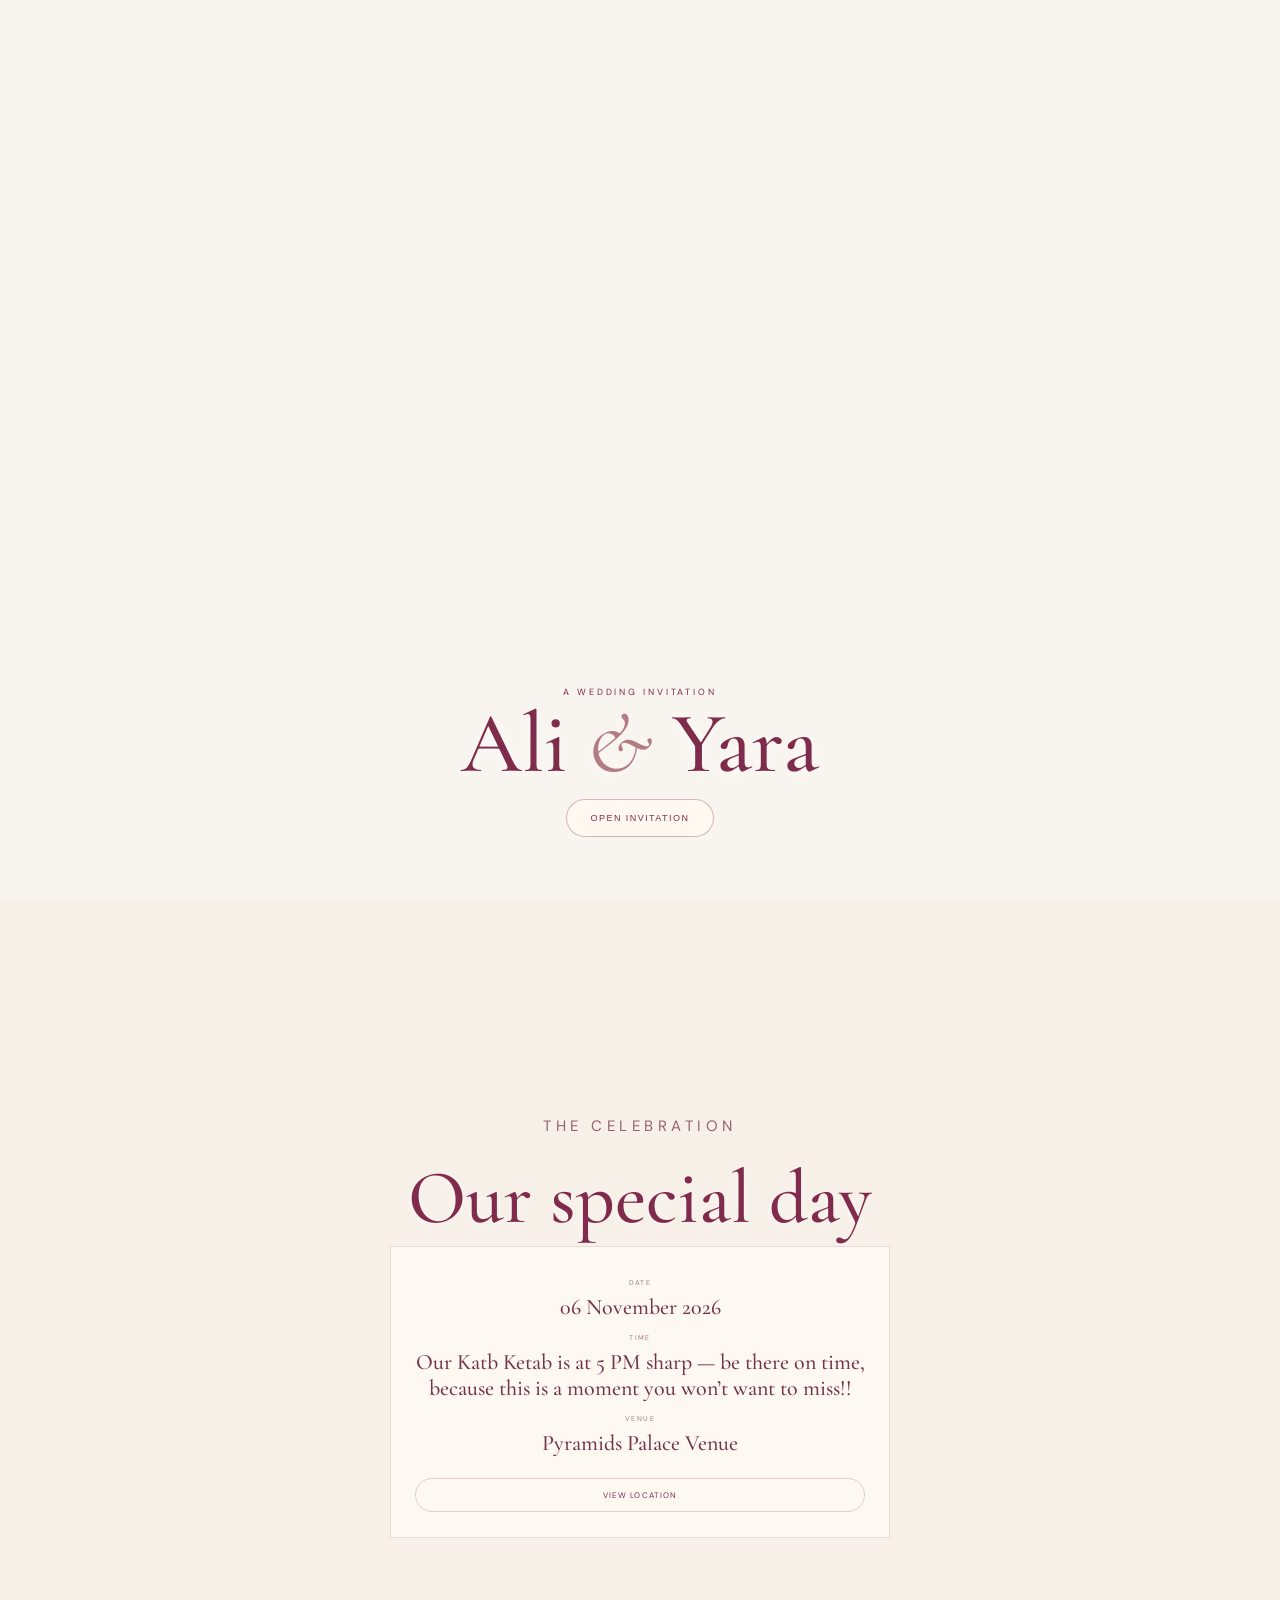
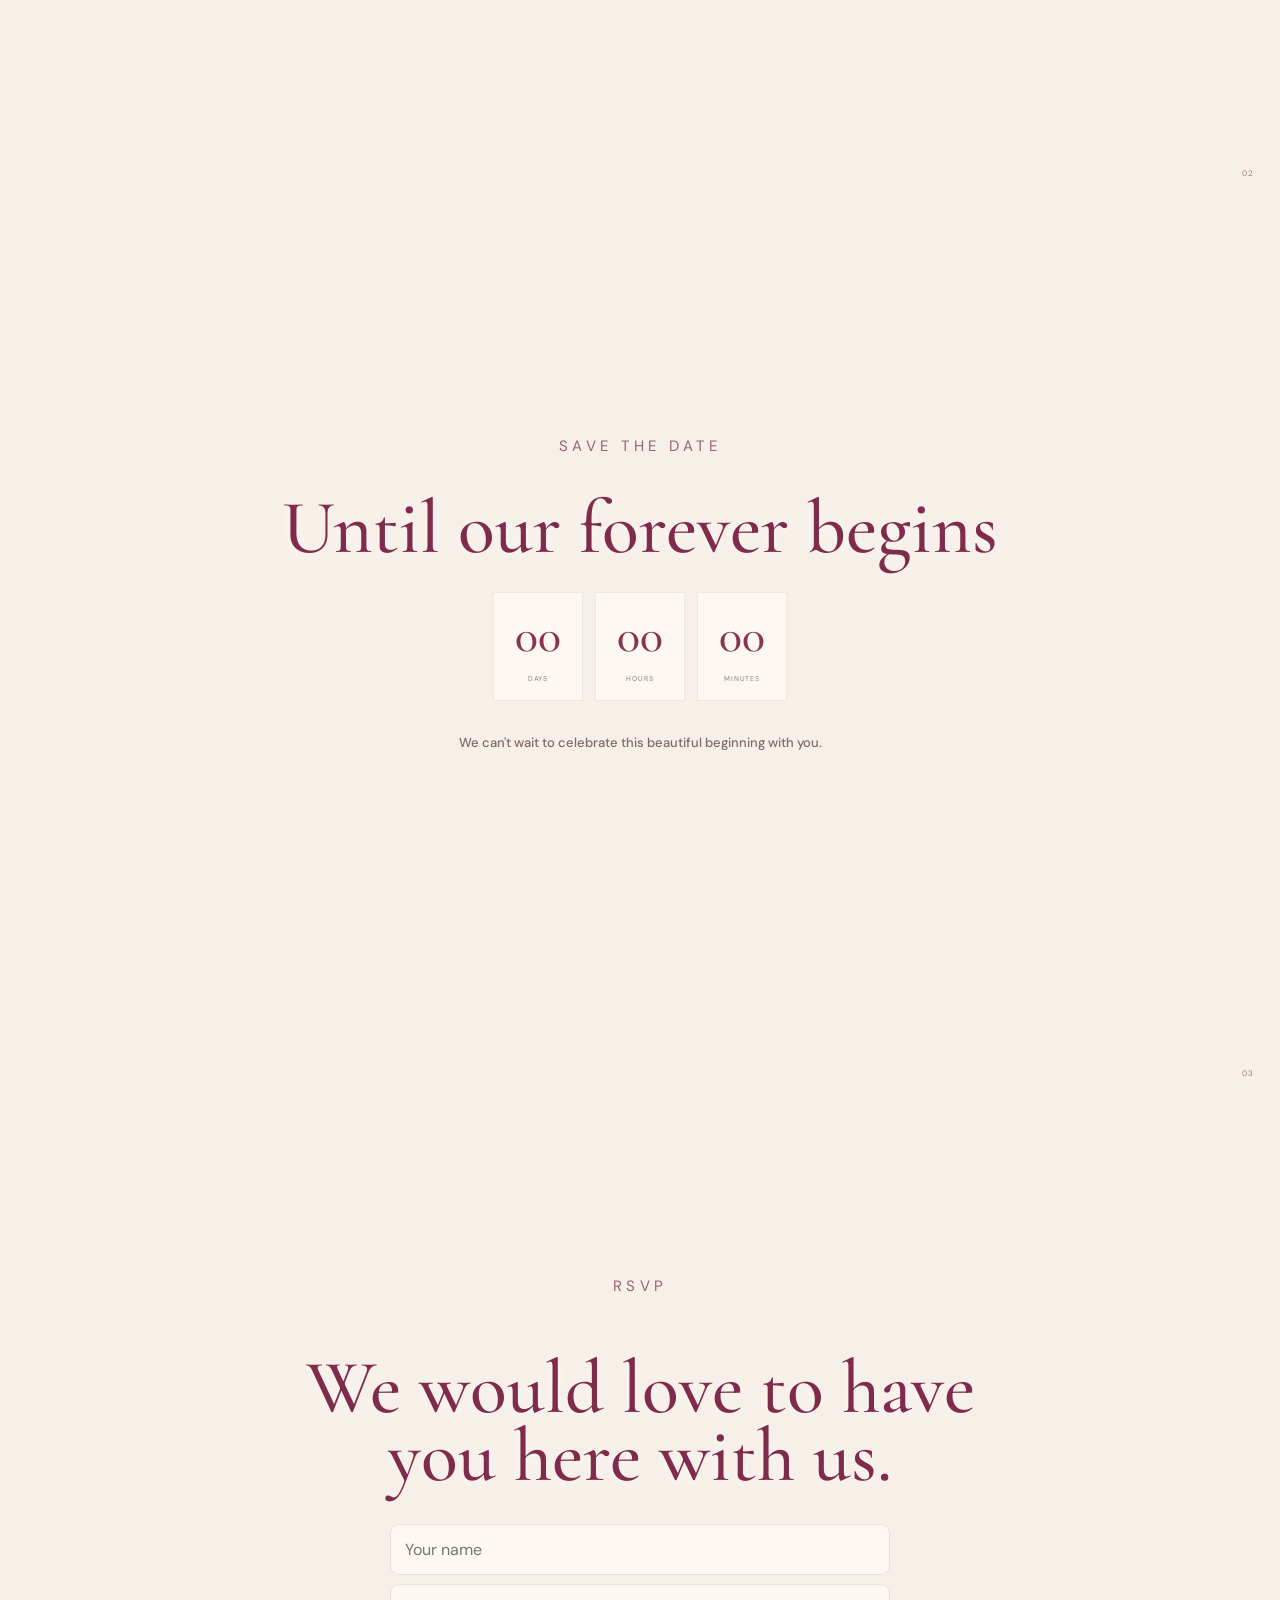
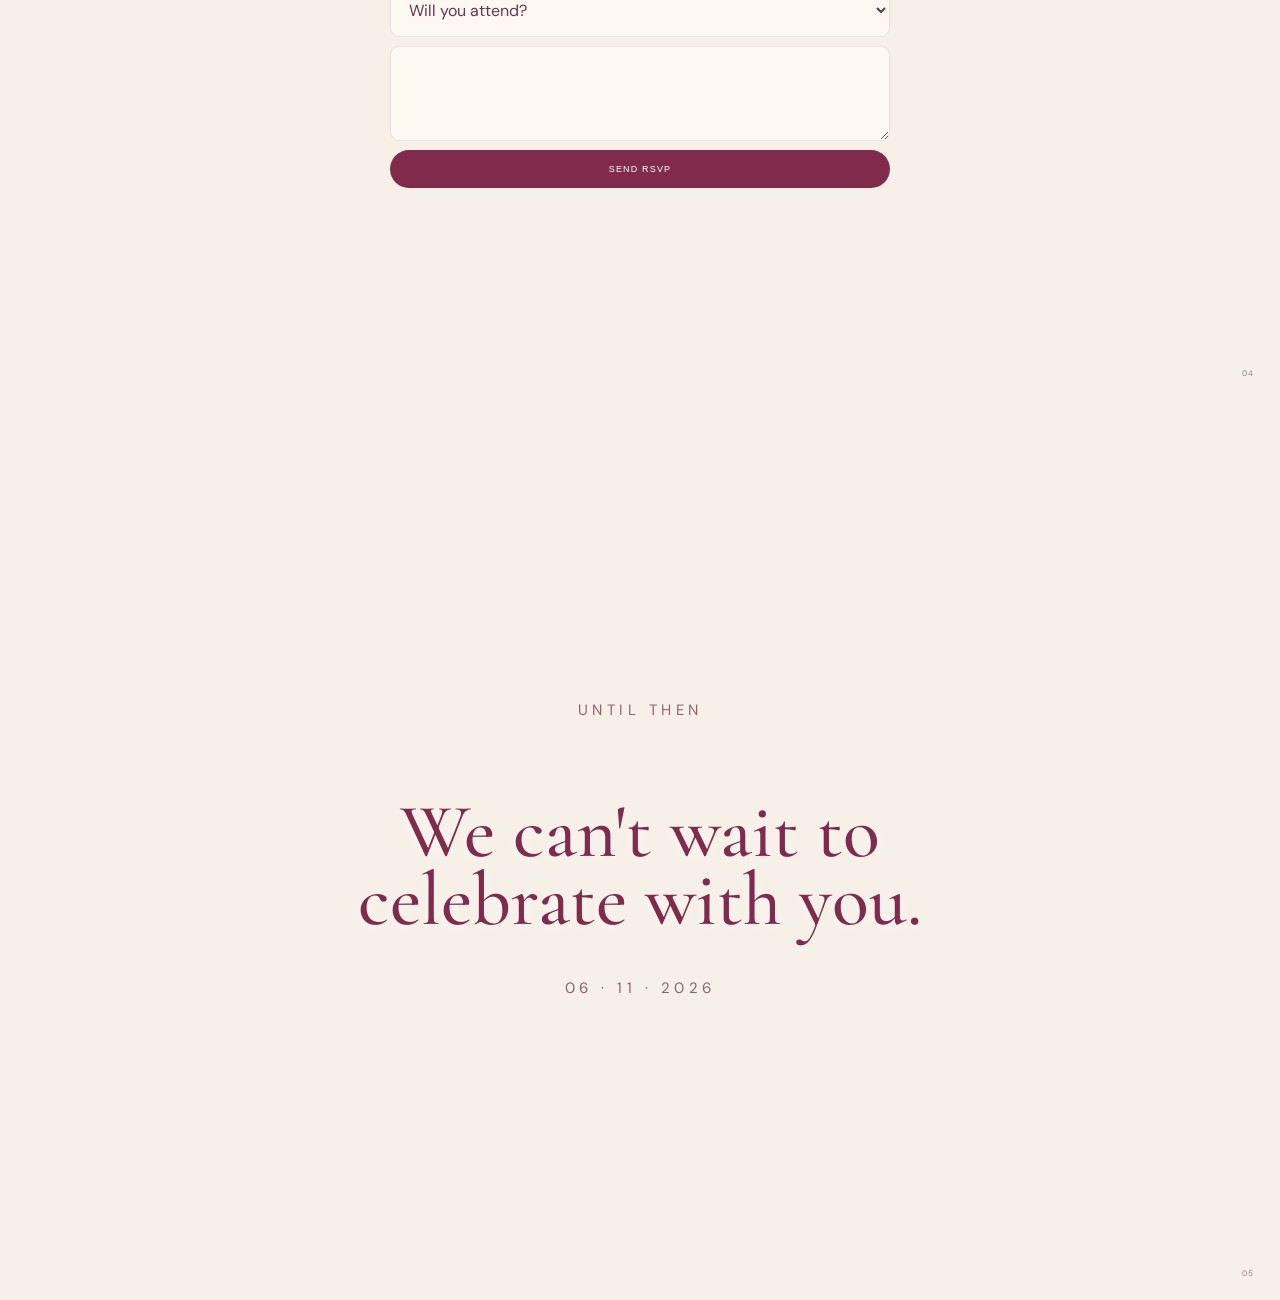
==== index.html @ 0cc0e129 "Add files via upload" ====
<!doctype html>
<html lang="en">

<head>
  <meta charset="utf-8">
  <meta name="viewport" content="width=device-width,initial-scale=1,viewport-fit=cover">

  <title>Ali & Yara — Wedding Invitation</title>

  <link rel="preconnect" href="https://fonts.googleapis.com">
  <link rel="preconnect" href="https://fonts.gstatic.com" crossorigin>

  <link
    href="https://fonts.googleapis.com/css2?family=Cormorant+Garamond:wght@400;500;600&family=DM+Sans:wght@300;400;500&display=swap"
    rel="stylesheet">

  <link rel="stylesheet" href="style.css">
</head>

<body class="locked">

  <!-- =========================
       OPENING
  ========================== -->

  <div id="opening" class="opening">

    <div class="envelope-wrap">

      <div class="envelope-photo"></div>

      <div class="open-copy">
        <p>A WEDDING INVITATION</p>

        <h1>
          Ali <i>&amp;</i> Yara
        </h1>

        <button id="openBtn">
          OPEN INVITATION
        </button>
      </div>

    </div>

  </div>


  <!-- =========================
       TOP BAR
  ========================== -->

  <header class="topbar">

    <div class="monogram">
      A<span>&amp;</span>Y
    </div>

    <button id="musicToggle" class="music-btn">
      ♫
    </button>

  </header>


  <!-- =========================
       MAIN WEBSITE
  ========================== -->

  <main id="site" class="site">


    <!-- =========================
         01 — HERO
    ========================== -->

    <section class="slide slide-hero">

      <div class="art-full"></div>

      <div class="slide-content hero-content">

        <p class="eyebrow">
          YOU ARE INVITED TO
        </p>

        <h2>
          Ali <i>&amp;</i> Yara
        </h2>

        <div class="wedding-title">
          WEDDING
        </div>

        <p class="date">
          06 NOVEMBER 2026
        </p>

        <p class="venue">
          PYRAMIDS PALACE VENUE · 5:00 PM
        </p>

      </div>

      <div class="slide-number">
        01
      </div>

    </section>


    <!-- =========================
         02 — DETAILS
    ========================== -->

    <section class="slide slide-details">

      <div class="art-full"></div>

      <div class="slide-content details-content">

        <p class="eyebrow">
          THE CELEBRATION
        </p>

        <h3>
          Our special day
        </h3>

        <div class="glass-card">

          <span>DATE</span>
          <strong>
            06 November 2026
          </strong>

          <span>TIME</span>

          <strong>
            Our Katb Ketab is at 5 PM sharp — be there on time, because this is a moment you won’t want to miss!!
          </strong>



          <span>VENUE</span>
          <strong>
            Pyramids Palace Venue
          </strong>

          <a target="_blank" href="https://maps.app.goo.gl/97XKmbRZ7vso3VtJ6?g_st=ic">
            VIEW LOCATION
          </a>

        </div>

      </div>

      <div class="slide-number">
        02
      </div>

    </section>


    <!-- =========================
         03 — COUNTDOWN
    ========================== -->

    <section class="slide slide-countdown">

      <div class="art-full"></div>

      <div class="slide-content countdown-content">

        <p class="eyebrow">
          SAVE THE DATE
        </p>

        <h3>
          Until our forever begins
        </h3>

        <div class="big-count">

          <div>
            <b id="days2">00</b>
            <small>DAYS</small>
          </div>

          <div>
            <b id="hours2">00</b>
            <small>HOURS</small>
          </div>

          <div>
            <b id="minutes2">00</b>
            <small>MINUTES</small>
          </div>

        </div>

        <p class="copy">
          We can't wait to celebrate this beautiful beginning with you.
        </p>

      </div>

      <div class="slide-number">
        03
      </div>

    </section>


    <!-- =========================
         04 — RSVP
    ========================== -->

    <section class="slide slide-rsvp">

      <div class="art-full"></div>

      <div class="slide-content rsvp-content">

        <p class="eyebrow">
          RSVP
        </p>

        <h3>
          We would love to have you here with us.
        </h3>

        <form id="rsvpForm">

          <input required name="name" placeholder="Your name">

          <select required name="attendance">

            <option value="">
              Will you attend?
            </option>

            <option>
              Yes, with pleasure
            </option>

            <option>
              Sorry, I can't make it
            </option>

          </select>



          <textarea name="message" placeholder="Message (optional)">
          </textarea>

          <button type="submit">
            SEND RSVP
          </button>

        </form>

        <p id="rsvpMsg"></p>

      </div>

      <div class="slide-number">
        04
      </div>

    </section>


    <!-- =========================
         05 — FINAL
    ========================== -->

    <section class="slide slide-final">

      <div class="art-full"></div>

      <div class="slide-content final-content">

        <p class="eyebrow">
          UNTIL THEN
        </p>

        <h3>
          We can't wait to celebrate with you.
        </h3>



        <p class="date final-date">
          06 · 11 · 2026
        </p>

      </div>

      <div class="slide-number">
        05
      </div>

    </section>


  </main>


  <!-- =========================
       JAVASCRIPT
  ========================== -->

  <script src="script.js"></script>

</body>

</html>
---- style.css ----
* {
    box-sizing: border-box;
}

html {
    scroll-behavior: smooth;
}

body {
    margin: 0;
    background: #f6efe8;
    color: #74334b;
    font-family: "DM Sans", sans-serif;
    overflow-x: hidden;
}

body.locked {
    overflow: hidden;
}

/* =========================
   OPENING
========================= */

.opening {
    position: fixed;
    inset: 0;
    z-index: 1000;
    background: #f8f4ef;
    display: grid;
    place-items: center;
    transition: opacity .9s, visibility .9s;
}

.opening.opened {
    opacity: 0;
    visibility: hidden;
    pointer-events: none;
}

.envelope-wrap {
    position: relative;
    width: min(100vw, 1500px);
    height: min(100svh, 930px);
    overflow: hidden;
    cursor: pointer;
}

.envelope-photo {
    position: absolute;
    inset: 0;
    background: url("assets/envelope-cover.png") center / contain no-repeat;
    background-color: #f8f4ef;
}

.open-copy {
    position: absolute;
    z-index: 2;
    bottom: 7%;
    left: 50%;
    transform: translateX(-50%);
    text-align: center;
    color: #7f2c4c;
    text-shadow: 0 2px 16px #fff;
}

.open-copy p {
    font-size: 9px;
    letter-spacing: .32em;
}

.open-copy h1 {
    font: 500 clamp(50px, 8vw, 86px) / .8 "Cormorant Garamond", serif;
    margin: 12px 0 20px;
}

.open-copy i {
    font-weight: 400;
    color: #b47b82;
}

.open-copy button {
    border: 1px solid #7f2c4c55;
    background: #fff9f2dd;
    color: #7f2c4c;
    border-radius: 999px;
    padding: 13px 24px;
    font-size: 9px;
    letter-spacing: .16em;
    cursor: pointer;
}

/* =========================
   TOP BAR
========================= */

.topbar {
    position: fixed;
    z-index: 50;
    top: 0;
    left: 0;
    right: 0;
    padding: 20px 24px;
    display: flex;
    justify-content: space-between;
    pointer-events: none;
}

.monogram {
    font: 500 1.3rem "Cormorant Garamond", serif;
    color: #812b4c;
    pointer-events: auto;
}

.monogram span {
    color: #b47b82;
}

.music-btn {
    pointer-events: auto;
    width: 40px;
    height: 40px;
    border-radius: 50%;
    border: 1px solid #812b4c44;
    background: #fff9f2bb;
    color: #812b4c;
    cursor: pointer;
}

/* =========================
   SITE / SLIDES
========================= */

.site {
    opacity: 1;
}

.slide {
    min-height: 100svh;
    position: relative;
    display: grid;
    place-items: center;
    padding: 70px 20px;
    overflow: hidden;
    scroll-snap-align: start;
}

.art-full {
    position: absolute;
    inset: 0;
    background-image: url("assets/wedding-frame.png");
    background-repeat: no-repeat;
    background-position: center;
    background-size: 100% 100%;
    background-color: #f6efe8;
    z-index: 0;
}

.slide:after {
    content: "";
    position: absolute;
    inset: 0;
    z-index: 1;
    pointer-events: none;
    background: rgba(255, 248, 241, .06);
}

.slide-content {
    position: relative;
    z-index: 2;
    text-align: center;
    width: min(720px, 88vw);
    margin: auto;
}

/* =========================
   HERO TEXT
========================= */

.eyebrow,
.wedding-title,
.date,
.venue {
    font-size: 15px;
    letter-spacing: .30em;
}

.eyebrow {
    color: #986070;
    margin: 0 0 18px;
    position: relative;
    top: -60px;
}

.hero-content h2 {
    font: 500 clamp(66px, 12vw, 130px) / .78 "Cormorant Garamond", serif;

    color: #812b4c;

    margin: 0;

    text-shadow: 0 2px 15px #fff8;

    position: relative;
    top: -50px;
}

.hero-content h2 i,
.final-names i {
    font-weight: 400;
    color: #b47b82;
}

.wedding-title {
    color: #986070;
    margin: 0 0 18px;

    position: relative;
    top: -20px;
}

.date {
    color: #84676d;
    margin: 0 0 8px;
    position: relative;
    top: -20px;
}

.venue {
    color: #927b7d;
    margin: 0;
    position: relative;
    top: -10px;
}

/* =========================
   COUNTDOWN
========================= */

.countdown {
    display: flex;
    justify-content: center;
    gap: 8px;
    margin-top: 30px;
}

.countdown div {
    min-width: 62px;
    padding: 9px 6px;
    background: #fffaf5b8;
    border: 1px solid #812b4c20;
    backdrop-filter: blur(5px);
}

.countdown b {
    display: block;
    font: 500 27px "Cormorant Garamond", serif;
    color: #8a3451;
}

.countdown small,
.big-count small {
    font-size: 7px;
    letter-spacing: .12em;
    color: #927b7d;
}

/* =========================
   HEADINGS
========================= */

.slide h3 {
    font: 500 clamp(48px, 7vw, 76px) / .9 "Cormorant Garamond", serif;
    color: #812b4c;
    margin: 0 0 14px;
    text-shadow: 0 2px 12px #fff8;
}

/* =========================
   GLASS CARD
========================= */

.glass-card {
    width: min(500px, 88vw);
    margin: auto;
    padding: 25px 24px;
    background: #fffaf5d6;
    border: 1px solid #812b4c22;
    backdrop-filter: blur(7px);
    display: grid;
    gap: 7px;
}

.glass-card span {
    font-size: 7px;
    letter-spacing: .2em;
    color: #a17e83;
    margin-top: 6px;
}

.glass-card strong {
    font: 500 22px "Cormorant Garamond", serif;
    color: #71334a;
}

.glass-card a {
    margin-top: 15px;
    border: 1px solid #812b4c35;
    border-radius: 999px;
    padding: 11px;
    color: #7f2c4c;
    text-decoration: none;
    font-size: 8px;
    letter-spacing: .14em;
}

/* =========================
   BIG COUNTDOWN
========================= */

.big-count {
    display: flex;
    justify-content: center;
    gap: 12px;
    margin: 30px 0;
}

.big-count div {
    min-width: 90px;
    padding: 14px;
    background: #fffaf5c9;
    border: 1px solid #812b4c18;
}

.big-count b {
    display: block;
    font: 500 48px "Cormorant Garamond", serif;
    color: #8a3451;
}

/* =========================
   COPY
========================= */

.copy {
    max-width: 430px;
    margin: auto;
    color: #7e6a6a;
    font-size: 13px;
    line-height: 1.8;
    font-weight: 500;
}

/* =========================
   RSVP
========================= */

#rsvpForm {
    width: min(500px, 88vw);
    margin: auto;
    display: grid;
    gap: 9px;
}

#rsvpForm input,
#rsvpForm select,
#rsvpForm textarea {
    border: 1px solid #812b4c20;
    background: #fffaf5db;
    color: #67364a;
    padding: 14px;
    border-radius: 9px;
    font: inherit;
}

#rsvpForm textarea {
    min-height: 95px;
}

#rsvpForm button {
    border: 0;
    background: #812b4c;
    color: #fff;
    padding: 14px;
    border-radius: 999px;
    font-size: 9px;
    letter-spacing: .13em;
    cursor: pointer;
}

#rsvpMsg {
    color: #812b4c;
    font-size: 12px;
}

/* =========================
   FINAL
========================= */

.final-names {
    font: 500 clamp(60px, 11vw, 110px) / .8 "Cormorant Garamond", serif;
    color: #812b4c;
    margin: 28px 0 5px;
}

.slide-number {
    position: absolute;
    z-index: 3;
    bottom: 22px;
    right: 25px;
    font-size: 8px;
    letter-spacing: .2em;
    color: #9b7c80;
}

/* =========================
   SLIDE POSITIONS
========================= */

.slide-details .slide-content {
    transform: translateY(-2vh);
}

.slide-countdown .slide-content {
    transform: translateY(-5vh);
}

.slide-rsvp .slide-content {
    transform: translateY(2vh);
}

.slide-final .slide-content {
    transform: translateY(2vh);
}

/* =========================
   MOBILE
========================= */

@media (max-width: 650px) {

    .art-full {
        background-size: cover;
        background-position: center;
    }

    .slide {
        padding: 65px 15px;
    }

    .hero-content h2 {
        font-size: 72px;
    }

    .glass-card {
        padding: 21px 18px;
    }

    .big-count {
        gap: 7px;
    }

    .big-count div {
        min-width: 74px;
    }

    .big-count b {
        font-size: 40px;
    }

    .eyebrow,
    .wedding-title,
    .date,
    .venue {
        font-size: 8px;
        letter-spacing: .25em;
    }
}

/* =========================
   REDUCED MOTION
========================= */

@media (prefers-reduced-motion: reduce) {
    html {
        scroll-behavior: auto;
    }
}

/* =========================
   DETAILS EYEBROW POSITION
========================= */

.slide-details .eyebrow {
    position: relative;
    top: -10px;
}

/* =========================
   COUNTDOWN EYEBROW POSITION
========================= */

.slide-countdown .eyebrow {
    position: relative;
    top: -20px;
}

/* =========================
   RSVP HEADING POSITION
========================= */

.slide-rsvp h3 {
    position: relative;
    top: -20px;
}

.slide-final .copy {
    position: relative;
    top: 30px;
}
.final-date {
    position: relative;
    top: 30px;
}
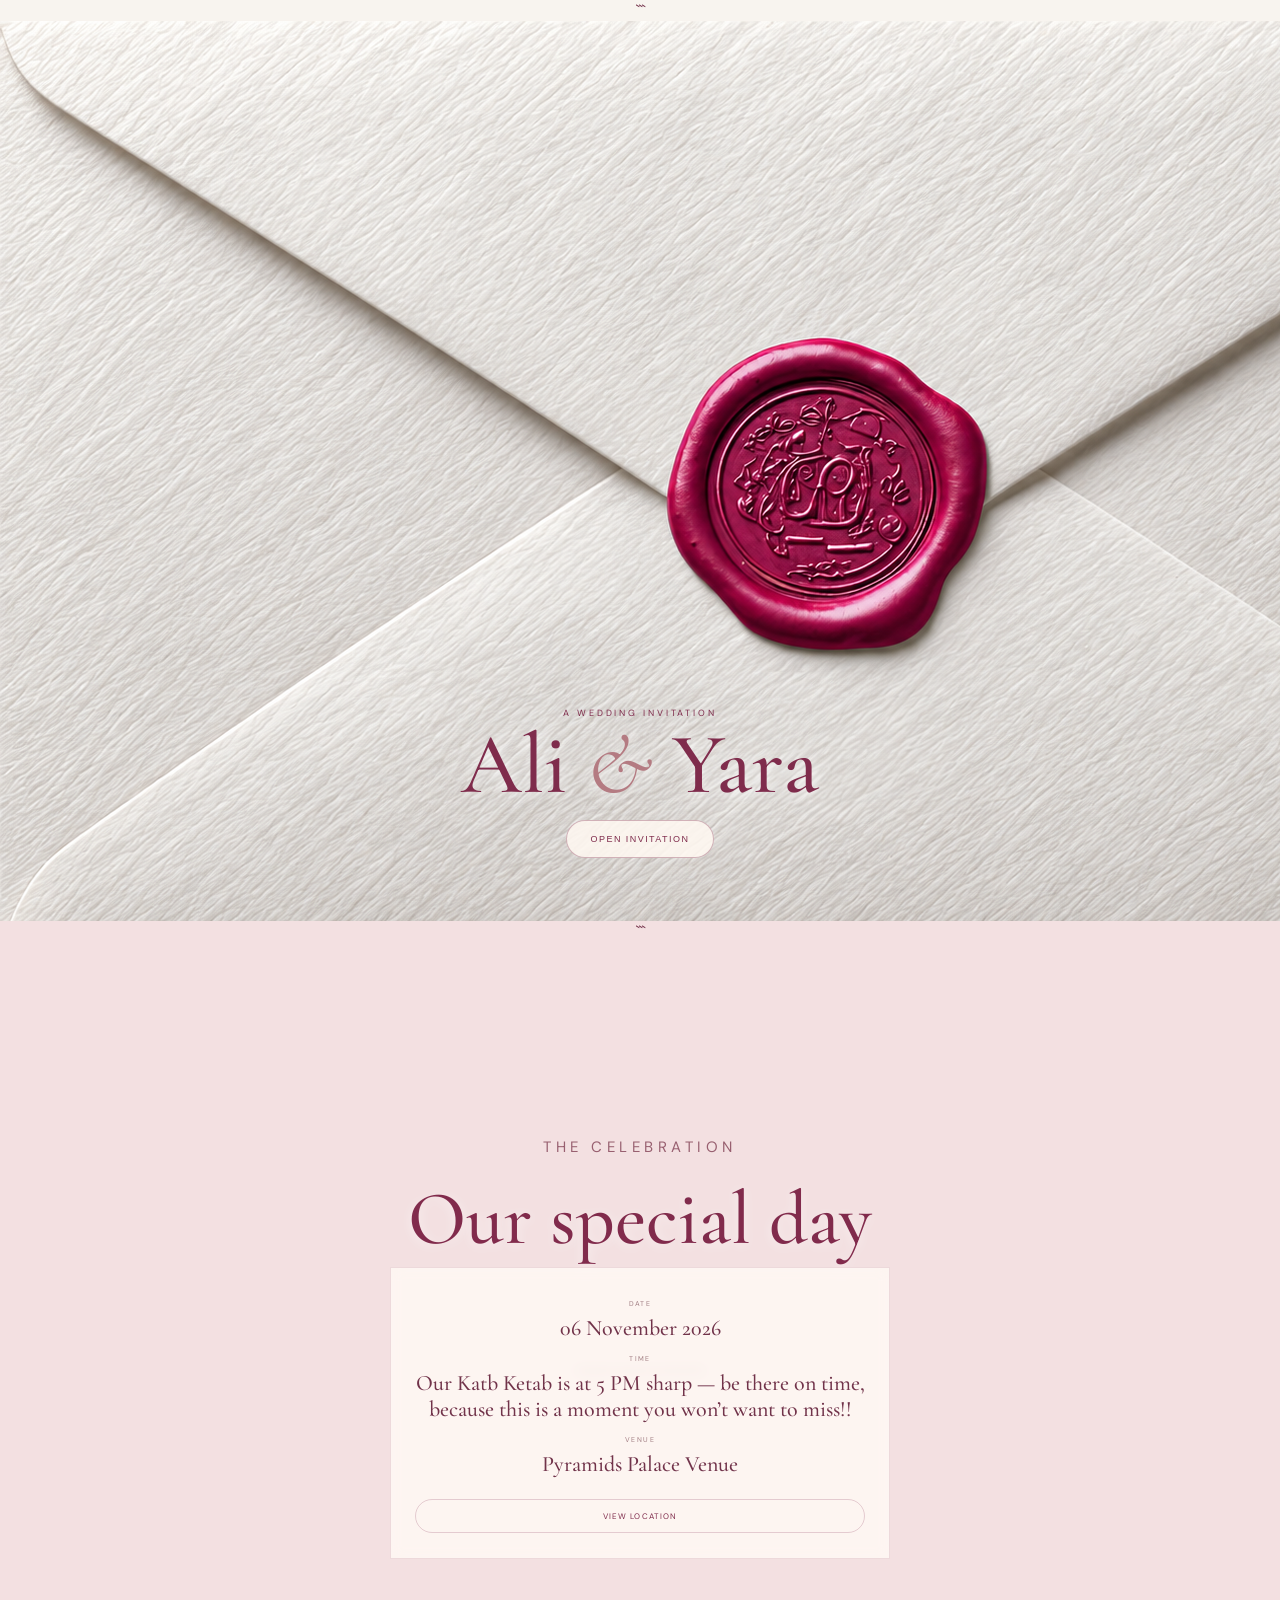
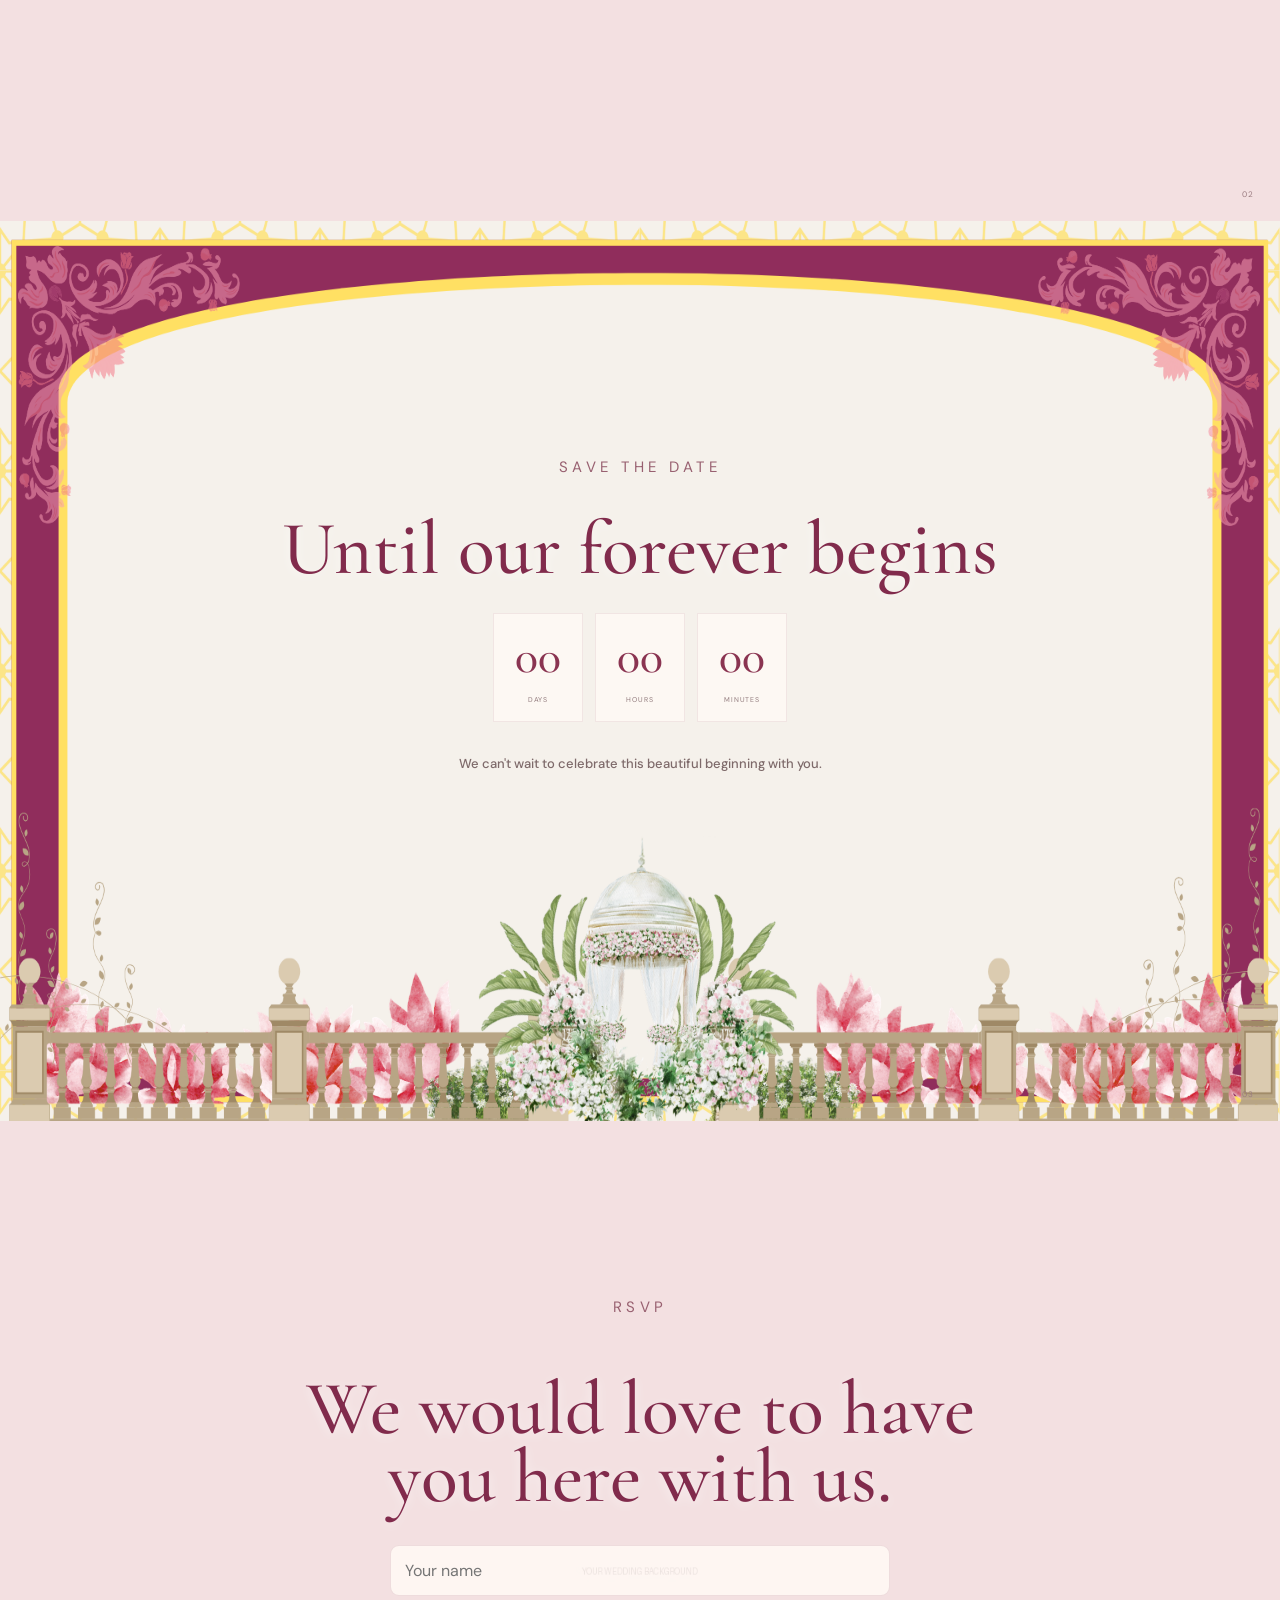
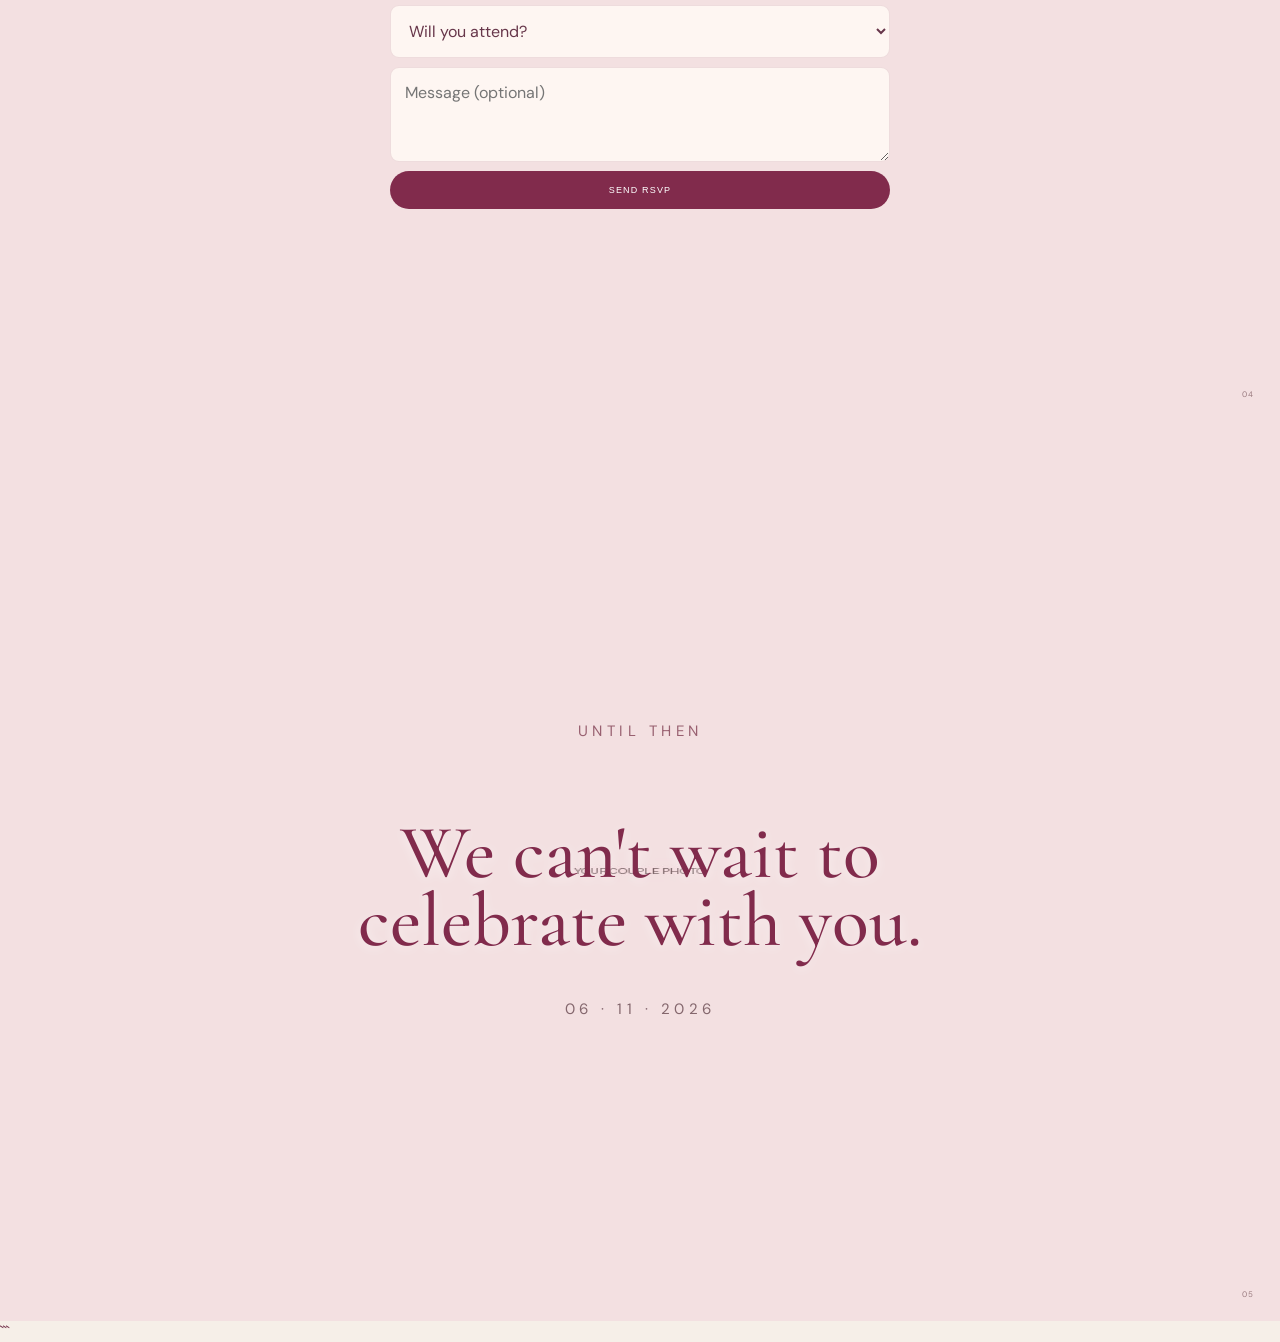
==== commit 1f8eed5c: "Refactor wedding invitation HTML structure" ====
--- a/index.html
+++ b/index.html
@@ -1,4 +1,5 @@
 <!doctype html>
+
 <html lang="en">
 
 <head>
@@ -20,31 +21,44 @@
 <body class="locked">
 
   <!-- =========================
+       WEDDING MUSIC
+  ========================== -->
+
+  <audio id="weddingMusic" loop preload="auto">
+    <source src="music.mp3" type="audio/mpeg">
+  </audio>
+
+  <!-- =========================
        OPENING
   ========================== -->
 
   <div id="opening" class="opening">
 
-    <div class="envelope-wrap">
-
-      <div class="envelope-photo"></div>
-
-      <div class="open-copy">
-        <p>A WEDDING INVITATION</p>
-
-        <h1>
-          Ali <i>&amp;</i> Yara
-        </h1>
-
-        <button id="openBtn">
-          OPEN INVITATION
-        </button>
-      </div>
-
-    </div>
-
-  </div>
-
+```
+<div class="envelope-wrap">
+
+  <div class="envelope-photo">
+    <img src="envelope-cover.png" alt="Ali & Yara">
+  </div>
+
+  <div class="open-copy">
+
+    <p>A WEDDING INVITATION</p>
+
+    <h1>
+      Ali <i>&amp;</i> Yara
+    </h1>
+
+    <button id="openBtn">
+      OPEN INVITATION
+    </button>
+
+  </div>
+
+</div>
+```
+
+  </div>
 
   <!-- =========================
        TOP BAR
@@ -52,16 +66,17 @@
 
   <header class="topbar">
 
-    <div class="monogram">
-      A<span>&amp;</span>Y
-    </div>
-
-    <button id="musicToggle" class="music-btn">
-      ♫
-    </button>
+```
+<div class="monogram">
+  A<span>&amp;</span>Y
+</div>
+
+<button id="musicToggle" class="music-btn" type="button">
+  ♫
+</button>
+```
 
   </header>
-
 
   <!-- =========================
        MAIN WEBSITE
@@ -69,251 +84,409 @@
 
   <main id="site" class="site">
 
-
-    <!-- =========================
-         01 — HERO
-    ========================== -->
-
-    <section class="slide slide-hero">
-
-      <div class="art-full"></div>
-
-      <div class="slide-content hero-content">
-
-        <p class="eyebrow">
-          YOU ARE INVITED TO
-        </p>
-
-        <h2>
-          Ali <i>&amp;</i> Yara
-        </h2>
-
-        <div class="wedding-title">
-          WEDDING
-        </div>
-
-        <p class="date">
-          06 NOVEMBER 2026
-        </p>
-
-        <p class="venue">
-          PYRAMIDS PALACE VENUE · 5:00 PM
-        </p>
-
+```
+<!-- =========================
+     01 — HERO
+========================== -->
+
+<section class="slide slide-hero">
+
+  <div
+    class="art-full"
+    style="background-image:url('background.jpg');">
+  </div>
+
+  <div class="slide-content hero-content">
+
+    <p class="eyebrow">
+      YOU ARE INVITED TO
+    </p>
+
+    <h2>
+      Ali <i>&amp;</i> Yara
+    </h2>
+
+    <div class="wedding-title">
+      WEDDING
+    </div>
+
+    <p class="date">
+      06 NOVEMBER 2026
+    </p>
+
+    <p class="venue">
+      PYRAMIDS PALACE VENUE · 5:00 PM
+    </p>
+
+  </div>
+
+  <div class="slide-number">
+    01
+  </div>
+
+</section>
+
+
+<!-- =========================
+     02 — DETAILS
+========================== -->
+
+<section class="slide slide-details">
+
+  <div
+    class="art-full"
+    style="background-image:url('couple.jpg');">
+  </div>
+
+  <div class="slide-content details-content">
+
+    <p class="eyebrow">
+      THE CELEBRATION
+    </p>
+
+    <h3>
+      Our special day
+    </h3>
+
+    <div class="glass-card">
+
+      <span>DATE</span>
+
+      <strong>
+        06 November 2026
+      </strong>
+
+      <span>TIME</span>
+
+      <strong>
+        Our Katb Ketab is at 5 PM sharp — be there on time, because this is a moment you won’t want to miss!!
+      </strong>
+
+      <span>VENUE</span>
+
+      <strong>
+        Pyramids Palace Venue
+      </strong>
+
+      <a
+        target="_blank"
+        rel="noopener"
+        href="https://maps.app.goo.gl/97XKmbRZ7vso3VtJ6?g_st=ic">
+        VIEW LOCATION
+      </a>
+
+    </div>
+
+  </div>
+
+  <div class="slide-number">
+    02
+  </div>
+
+</section>
+
+
+<!-- =========================
+     03 — COUNTDOWN
+========================== -->
+
+<section class="slide slide-countdown">
+
+  <div
+    class="art-full"
+    style="background-image:url('wedding-frame.png');">
+  </div>
+
+  <div class="slide-content countdown-content">
+
+    <p class="eyebrow">
+      SAVE THE DATE
+    </p>
+
+    <h3>
+      Until our forever begins
+    </h3>
+
+    <div class="big-count">
+
+      <div>
+        <b id="days2">00</b>
+        <small>DAYS</small>
       </div>
 
-      <div class="slide-number">
-        01
+      <div>
+        <b id="hours2">00</b>
+        <small>HOURS</small>
       </div>
 
-    </section>
-
-
-    <!-- =========================
-         02 — DETAILS
-    ========================== -->
-
-    <section class="slide slide-details">
-
-      <div class="art-full"></div>
-
-      <div class="slide-content details-content">
-
-        <p class="eyebrow">
-          THE CELEBRATION
-        </p>
-
-        <h3>
-          Our special day
-        </h3>
-
-        <div class="glass-card">
-
-          <span>DATE</span>
-          <strong>
-            06 November 2026
-          </strong>
-
-          <span>TIME</span>
-
-          <strong>
-            Our Katb Ketab is at 5 PM sharp — be there on time, because this is a moment you won’t want to miss!!
-          </strong>
-
-
-
-          <span>VENUE</span>
-          <strong>
-            Pyramids Palace Venue
-          </strong>
-
-          <a target="_blank" href="https://maps.app.goo.gl/97XKmbRZ7vso3VtJ6?g_st=ic">
-            VIEW LOCATION
-          </a>
-
-        </div>
-
+      <div>
+        <b id="minutes2">00</b>
+        <small>MINUTES</small>
       </div>
 
-      <div class="slide-number">
-        02
-      </div>
-
-    </section>
-
-
-    <!-- =========================
-         03 — COUNTDOWN
-    ========================== -->
-
-    <section class="slide slide-countdown">
-
-      <div class="art-full"></div>
-
-      <div class="slide-content countdown-content">
-
-        <p class="eyebrow">
-          SAVE THE DATE
-        </p>
-
-        <h3>
-          Until our forever begins
-        </h3>
-
-        <div class="big-count">
-
-          <div>
-            <b id="days2">00</b>
-            <small>DAYS</small>
-          </div>
-
-          <div>
-            <b id="hours2">00</b>
-            <small>HOURS</small>
-          </div>
-
-          <div>
-            <b id="minutes2">00</b>
-            <small>MINUTES</small>
-          </div>
-
-        </div>
-
-        <p class="copy">
-          We can't wait to celebrate this beautiful beginning with you.
-        </p>
-
-      </div>
-
-      <div class="slide-number">
-        03
-      </div>
-
-    </section>
-
-
-    <!-- =========================
-         04 — RSVP
-    ========================== -->
-
-    <section class="slide slide-rsvp">
-
-      <div class="art-full"></div>
-
-      <div class="slide-content rsvp-content">
-
-        <p class="eyebrow">
-          RSVP
-        </p>
-
-        <h3>
-          We would love to have you here with us.
-        </h3>
-
-        <form id="rsvpForm">
-
-          <input required name="name" placeholder="Your name">
-
-          <select required name="attendance">
-
-            <option value="">
-              Will you attend?
-            </option>
-
-            <option>
-              Yes, with pleasure
-            </option>
-
-            <option>
-              Sorry, I can't make it
-            </option>
-
-          </select>
-
-
-
-          <textarea name="message" placeholder="Message (optional)">
-          </textarea>
-
-          <button type="submit">
-            SEND RSVP
-          </button>
-
-        </form>
-
-        <p id="rsvpMsg"></p>
-
-      </div>
-
-      <div class="slide-number">
-        04
-      </div>
-
-    </section>
-
-
-    <!-- =========================
-         05 — FINAL
-    ========================== -->
-
-    <section class="slide slide-final">
-
-      <div class="art-full"></div>
-
-      <div class="slide-content final-content">
-
-        <p class="eyebrow">
-          UNTIL THEN
-        </p>
-
-        <h3>
-          We can't wait to celebrate with you.
-        </h3>
-
-
-
-        <p class="date final-date">
-          06 · 11 · 2026
-        </p>
-
-      </div>
-
-      <div class="slide-number">
-        05
-      </div>
-
-    </section>
-
+    </div>
+
+    <p class="copy">
+      We can't wait to celebrate this beautiful beginning with you.
+    </p>
+
+  </div>
+
+  <div class="slide-number">
+    03
+  </div>
+
+</section>
+
+
+<!-- =========================
+     04 — RSVP
+========================== -->
+
+<section class="slide slide-rsvp">
+
+  <div
+    class="art-full"
+    style="background-image:url('background.jpg');">
+  </div>
+
+  <div class="slide-content rsvp-content">
+
+    <p class="eyebrow">
+      RSVP
+    </p>
+
+    <h3>
+      We would love to have you here with us.
+    </h3>
+
+    <form id="rsvpForm">
+
+      <input
+        required
+        name="name"
+        placeholder="Your name">
+
+      <select
+        required
+        name="attendance">
+
+        <option value="">
+          Will you attend?
+        </option>
+
+        <option>
+          Yes, with pleasure
+        </option>
+
+        <option>
+          Sorry, I can't make it
+        </option>
+
+      </select>
+
+      <textarea
+        name="message"
+        placeholder="Message (optional)"></textarea>
+
+      <button type="submit">
+        SEND RSVP
+      </button>
+
+    </form>
+
+    <p id="rsvpMsg"></p>
+
+  </div>
+
+  <div class="slide-number">
+    04
+  </div>
+
+</section>
+
+
+<!-- =========================
+     05 — FINAL
+========================== -->
+
+<section class="slide slide-final">
+
+  <div
+    class="art-full"
+    style="background-image:url('couple.jpg');">
+  </div>
+
+  <div class="slide-content final-content">
+
+    <p class="eyebrow">
+      UNTIL THEN
+    </p>
+
+    <h3>
+      We can't wait to celebrate with you.
+    </h3>
+
+    <p class="date final-date">
+      06 · 11 · 2026
+    </p>
+
+  </div>
+
+  <div class="slide-number">
+    05
+  </div>
+
+</section>
+```
 
   </main>
-
 
   <!-- =========================
        JAVASCRIPT
   ========================== -->
 
-  <script src="script.js"></script>
+  <script>
+
+    const openBtn = document.getElementById("openBtn");
+    const music = document.getElementById("weddingMusic");
+    const musicToggle = document.getElementById("musicToggle");
+    const opening = document.getElementById("opening");
+
+    let musicPlaying = false;
+
+
+    /* =========================
+       OPEN INVITATION
+    ========================== */
+
+    openBtn.addEventListener("click", async () => {
+
+      document.body.classList.remove("locked");
+
+      opening.classList.add("opened");
+
+      try {
+        await music.play();
+        musicPlaying = true;
+        musicToggle.classList.add("playing");
+      } catch (error) {
+        console.log("Music could not start:", error);
+      }
+
+    });
+
+
+    /* =========================
+       MUSIC BUTTON
+    ========================== */
+
+    musicToggle.addEventListener("click", async () => {
+
+      if (music.paused) {
+
+        try {
+          await music.play();
+          musicPlaying = true;
+          musicToggle.classList.add("playing");
+        } catch (error) {
+          console.log(error);
+        }
+
+      } else {
+
+        music.pause();
+        musicPlaying = false;
+        musicToggle.classList.remove("playing");
+
+      }
+
+    });
+
+
+    /* =========================
+       COUNTDOWN
+    ========================== */
+
+    const weddingDate = new Date("November 6, 2026 17:00:00").getTime();
+
+    function updateCountdown() {
+
+      const now = new Date().getTime();
+
+      const distance = weddingDate - now;
+
+      if (distance <= 0) {
+
+        document.getElementById("days2").textContent = "00";
+        document.getElementById("hours2").textContent = "00";
+        document.getElementById("minutes2").textContent = "00";
+
+        return;
+      }
+
+      const days = Math.floor(
+        distance / (1000 * 60 * 60 * 24)
+      );
+
+      const hours = Math.floor(
+        (distance % (1000 * 60 * 60 * 24)) /
+        (1000 * 60 * 60)
+      );
+
+      const minutes = Math.floor(
+        (distance % (1000 * 60 * 60)) /
+        (1000 * 60)
+      );
+
+      document.getElementById("days2").textContent =
+        String(days).padStart(2, "0");
+
+      document.getElementById("hours2").textContent =
+        String(hours).padStart(2, "0");
+
+      document.getElementById("minutes2").textContent =
+        String(minutes).padStart(2, "0");
+
+    }
+
+    updateCountdown();
+
+    setInterval(updateCountdown, 1000);
+
+
+    /* =========================
+       RSVP
+    ========================== */
+
+    const rsvpForm = document.getElementById("rsvpForm");
+    const rsvpMsg = document.getElementById("rsvpMsg");
+
+    rsvpForm.addEventListener("submit", function (event) {
+
+      event.preventDefault();
+
+      const formData = new FormData(rsvpForm);
+
+      const name = formData.get("name");
+      const attendance = formData.get("attendance");
+      const message = formData.get("message");
+
+      console.log({
+        name,
+        attendance,
+        message
+      });
+
+      rsvpMsg.textContent =
+        "Thank you, " + name + " ❤️";
+
+      rsvpForm.reset();
+
+    });
+
+  </script>
 
 </body>
 
-</html>+</html>
